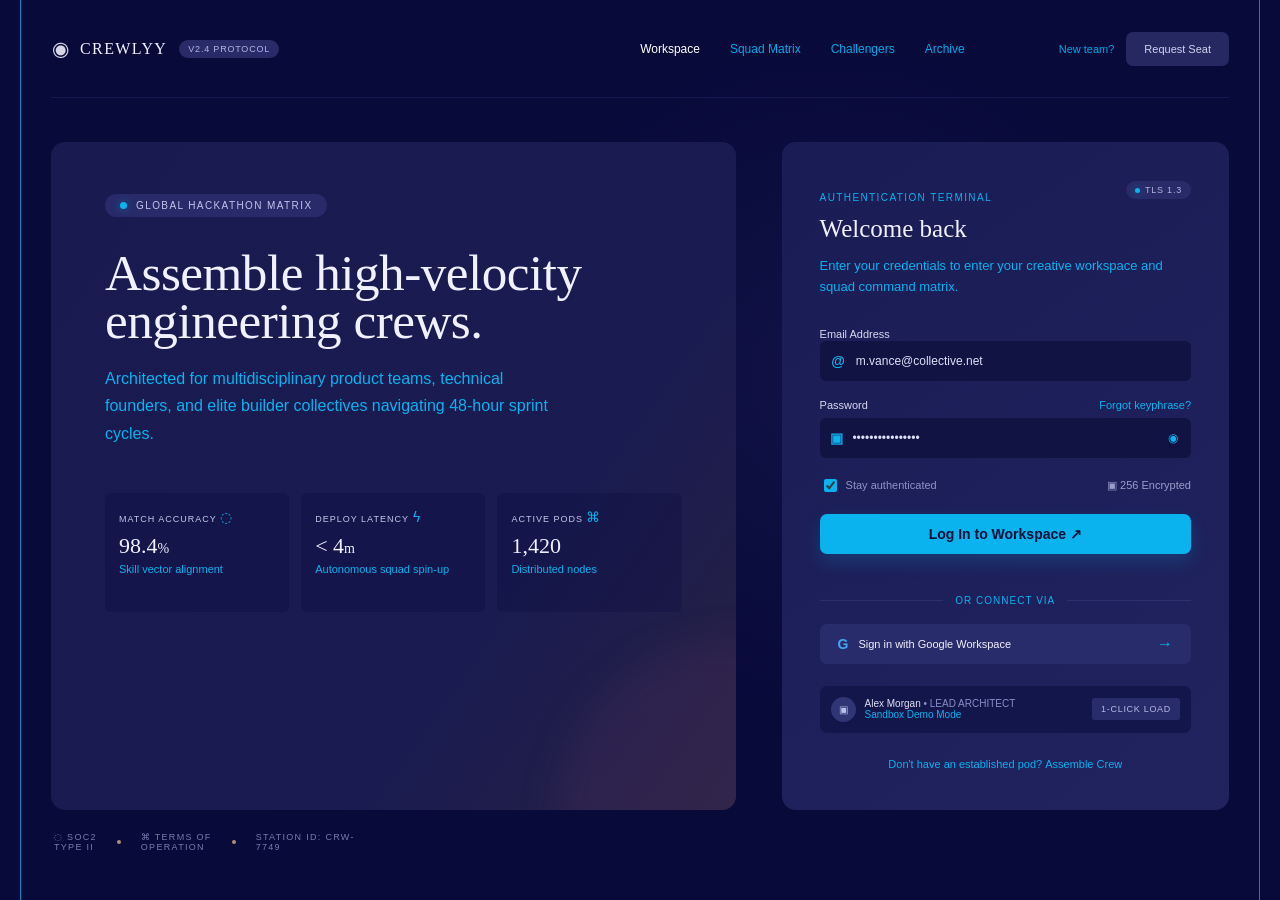
==== index.html @ 6b6b8b8c "feat: adding login page and folder structure" ====
<!DOCTYPE html>
<html lang="en">
<head>
  <meta charset="UTF-8">
  <meta name="viewport" content="width=device-width, initial-scale=1.0">
  <meta name="description" content="Crewlyy workspace authentication">
  <title>Crewlyy | Workspace Access</title>
  <link rel="stylesheet" href="css/styles.css">
  <script src="js/main.js" defer></script>
</head>
<body>
  <div class="app-shell">
    <header class="site-header">
      <a class="brand" href="index.html" aria-label="Crewlyy home">
        <span class="brand-mark" aria-hidden="true">◉</span>
        <span class="brand-name">CREWLYY</span>
        <span class="version-tag">V2.4 PROTOCOL</span>
      </a>

      <nav class="main-nav" aria-label="Primary navigation">
        <a class="active" href="#workspace">Workspace</a>
        <a href="#squad-matrix">Squad Matrix</a>
        <a href="#challengers">Challengers</a>
        <a href="#archive">Archive</a>
      </nav>

      <div class="header-action">
        <span class="new-team-label">New team?</span>
        <button class="button button-quiet" type="button" data-action="request-seat">Request Seat</button>
      </div>
    </header>

    <main class="auth-layout" id="workspace">
      <section class="intro-panel" aria-labelledby="intro-title">
        <div class="eyebrow"><span class="status-dot"></span>GLOBAL HACKATHON MATRIX</div>
        <h1 id="intro-title">Assemble high-velocity<br>engineering crews.</h1>
        <p class="intro-copy">Architected for multidisciplinary product teams, technical founders, and elite builder collectives navigating 48-hour sprint cycles.</p>

        <div class="metric-grid" aria-label="Crewlyy platform metrics">
          <article class="metric-card">
            <div class="metric-heading">MATCH ACCURACY <span aria-hidden="true">◌</span></div>
            <strong>98.4<span>%</span></strong>
            <p>Skill vector alignment</p>
          </article>
          <article class="metric-card">
            <div class="metric-heading">DEPLOY LATENCY <span aria-hidden="true">ϟ</span></div>
            <strong>&lt; 4<span>m</span></strong>
            <p>Autonomous squad spin-up</p>
          </article>
          <article class="metric-card">
            <div class="metric-heading">ACTIVE PODS <span aria-hidden="true">⌘</span></div>
            <strong>1,420</strong>
            <p>Distributed nodes</p>
          </article>
        </div>
      </section>

      <section class="auth-panel" aria-labelledby="welcome-title">
        <div class="auth-heading">
          <div>
            <p class="eyebrow plain">AUTHENTICATION TERMINAL</p>
            <h2 id="welcome-title">Welcome back</h2>
          </div>
          <span class="security-tag"><span class="status-dot"></span>TLS 1.3</span>
        </div>
        <p class="auth-intro">Enter your credentials to enter your creative workspace and squad command matrix.</p>

        <form id="login-form" novalidate>
          <div class="field-group">
            <label for="email">Email Address</label>
            <div class="input-wrap">
              <span class="input-icon" aria-hidden="true">@</span>
              <input id="email" name="email" type="email" autocomplete="email" value="m.vance@collective.net" required>
            </div>
          </div>

          <div class="field-group">
            <div class="label-row">
              <label for="password">Password</label>
              <button class="text-button" type="button" data-action="forgot-password">Forgot keyphrase?</button>
            </div>
            <div class="input-wrap">
              <span class="input-icon lock-icon" aria-hidden="true">▣</span>
              <input id="password" name="password" type="password" autocomplete="current-password" value="crewlyy-protocol" required>
              <button class="password-toggle" type="button" data-action="toggle-password" aria-label="Show password">◉</button>
            </div>
          </div>

          <div class="form-options">
            <label class="checkbox-label"><input type="checkbox" checked> <span>Stay authenticated</span></label>
            <span class="encryption-note">▣ 256 Encrypted</span>
          </div>

          <button class="button button-primary submit-button" type="submit">Log In to Workspace <span aria-hidden="true">↗</span></button>
          <p class="form-message" id="form-message" role="status" aria-live="polite"></p>
        </form>

        <div class="divider"><span>OR CONNECT VIA</span></div>
        <button class="button google-button" type="button" data-action="google-login"><span class="google-mark">G</span>Sign in with Google Workspace <span class="arrow" aria-hidden="true">→</span></button>

        <div class="demo-user">
          <span class="demo-avatar" aria-hidden="true">▣</span>
          <div><strong>Alex Morgan <span>• LEAD ARCHITECT</span></strong><a href="#demo" data-action="load-demo">Sandbox Demo Mode</a></div>
          <button class="demo-load" type="button" data-action="load-demo">1-CLICK LOAD</button>
        </div>

        <p class="signup-prompt">Don't have an established pod? <button class="text-button" type="button" data-action="request-seat">Assemble Crew</button></p>
      </section>
    </main>

    <footer class="site-footer">
      <span>◌ SOC2<br>TYPE II</span><i></i><span>⌘ TERMS OF<br>OPERATION</span><i></i><span>STATION ID: CRW-<br>7749</span>
    </footer>
  </div>

  <dialog class="request-dialog" id="request-dialog">
    <button class="dialog-close" type="button" data-action="close-dialog" aria-label="Close dialog">×</button>
    <p class="eyebrow plain">NEW TEAM PROTOCOL</p>
    <h2>Request a seat</h2>
    <p>Tell the crew where to route your invitation.</p>
    <form method="dialog" id="seat-form">
      <label for="seat-email">Work email</label>
      <input id="seat-email" type="email" placeholder="you@company.com" required>
      <button class="button button-primary" type="submit">Send request <span aria-hidden="true">↗</span></button>
    </form>
  </dialog>
</body>
</html>
---- css/styles.css ----
:root {
  --bg: #080a3a;
  --panel: #17194f;
  --panel-deep: #111342;
  --panel-soft: #1d205b;
  --input: #111343;
  --line: rgba(113, 118, 196, 0.18);
  --cyan: #0ab2ee;
  --text: #f1f0ff;
  --muted: #888dc7;
  --soft: #b9bae4;
  --serif: Georgia, 'Times New Roman', serif;
  --sans: 'Trebuchet MS', 'Segoe UI', sans-serif;
}

* { box-sizing: border-box; }

html { min-width: 320px; background: var(--bg); }

body {
  margin: 0;
  min-height: 100vh;
  background: radial-gradient(circle at 65% 42%, rgba(41, 37, 101, 0.28), transparent 34%), var(--bg);
  color: var(--text);
  font-family: var(--sans);
  font-size: 14px;
}

button, input { font: inherit; }
button { cursor: pointer; }
a { color: inherit; text-decoration: none; }

.app-shell { width: min(100%, 1240px); min-height: 100vh; margin: 0 auto; padding: 0 30px; border-left: 1px solid rgba(0, 183, 255, 0.7); border-right: 1px solid rgba(0, 183, 255, 0.7); }
.site-header { min-height: 98px; display: flex; align-items: center; justify-content: space-between; border-bottom: 1px solid rgba(73, 78, 161, 0.2); gap: 24px; }
.brand { display: flex; align-items: center; gap: 12px; white-space: nowrap; }
.brand-mark { color: #d7d6e9; font-size: 20px; transform: rotate(-18deg); }
.brand-name { font-family: var(--serif); letter-spacing: 1.4px; font-size: 16px; }
.version-tag, .security-tag { color: #b4b5e4; background: #282b68; border-radius: 9px; padding: 4px 9px; font-size: 9px; letter-spacing: .8px; }
.main-nav { display: flex; gap: 30px; margin-left: auto; margin-right: 70px; }
.main-nav a { color: #00a8e9; font-size: 12px; transition: color .2s; }
.main-nav a:hover, .main-nav a.active { color: #fff; }
.header-action { display: flex; align-items: center; gap: 12px; }
.new-team-label { color: #00a8e9; font-size: 11px; }

.button { border: 0; border-radius: 7px; min-height: 40px; padding: 0 18px; color: var(--text); transition: transform .2s, background .2s, box-shadow .2s; }
.button:hover { transform: translateY(-1px); }
.button-quiet { min-height: 34px; background: #252861; color: #d1d2ee; font-size: 11px; }
.button-primary { background: var(--cyan); color: #061037; font-weight: 700; box-shadow: 0 8px 18px rgba(10, 178, 238, .18); }
.button-primary:hover { background: #27c2f5; box-shadow: 0 10px 22px rgba(10, 178, 238, .28); }

.auth-layout { display: grid; grid-template-columns: minmax(0, 1.53fr) minmax(390px, 1fr); gap: 46px; padding: 44px 0 22px; }
.intro-panel { min-height: 560px; padding: 52px 54px 38px; border-radius: 14px; background: linear-gradient(125deg, #181a50 0%, #191b51 66%, #282142 100%); position: relative; overflow: hidden; }
.intro-panel::after { content: ''; position: absolute; width: 360px; height: 360px; right: -180px; bottom: -190px; border-radius: 50%; background: rgba(103, 57, 110, .18); filter: blur(18px); }
.eyebrow { width: fit-content; display: flex; align-items: center; gap: 9px; padding: 6px 15px; border-radius: 14px; background: #282a69; color: #c2c4eb; font-size: 10px; letter-spacing: 1.4px; }
.eyebrow.plain { padding: 0; background: none; color: var(--cyan); }
.status-dot { display: inline-block; width: 7px; height: 7px; border-radius: 50%; background: var(--cyan); box-shadow: 0 0 8px rgba(10, 178, 238, .5); }
.intro-panel h1 { margin: 32px 0 20px; font: 400 clamp(38px, 4vw, 56px)/.94 var(--serif); letter-spacing: -.5px; }
.intro-copy { max-width: 460px; margin: 0; color: var(--cyan); font-size: 16px; line-height: 1.7; }
.metric-grid { display: grid; grid-template-columns: repeat(3, 1fr); gap: 12px; margin-top: 46px; }
.metric-card { min-height: 119px; padding: 16px 14px 12px; border-radius: 6px; background: rgba(10, 13, 61, .3); }
.metric-heading { color: #c6c8ea; font-size: 9px; letter-spacing: 1px; white-space: nowrap; }
.metric-heading span { color: var(--cyan); font-size: 14px; }
.metric-card strong { display: block; margin-top: 8px; font: 400 22px var(--serif); }
.metric-card strong span { font-size: 14px; }
.metric-card p { margin: 3px 0 0; color: var(--cyan); font-size: 11px; line-height: 1.35; }

.auth-panel { align-self: start; min-height: 668px; padding: 40px 38px 30px; border-radius: 14px; background: linear-gradient(145deg, #1a1c55, #20235e); }
.auth-heading { display: flex; justify-content: space-between; align-items: start; gap: 14px; }
.auth-panel h2 { margin: 12px 0 0; font: 400 25px var(--serif); }
.security-tag { display: flex; align-items: center; gap: 5px; white-space: nowrap; margin-top: -1px; }
.security-tag .status-dot { width: 5px; height: 5px; }
.auth-intro { margin: 12px 0 27px; color: var(--cyan); font-size: 13px; line-height: 1.65; }
.field-group { margin-bottom: 18px; }
.field-group label, .label-row { color: #d8d8f0; font-size: 11px; }
.label-row { display: flex; justify-content: space-between; align-items: center; margin-bottom: 7px; }
.input-wrap { display: flex; align-items: center; background: var(--input); border-radius: 6px; border: 1px solid transparent; transition: border .2s; }
.input-wrap:focus-within { border-color: rgba(10, 178, 238, .7); }
.input-icon { width: 39px; color: var(--cyan); text-align: center; font-weight: 700; }
.input-wrap input { width: 100%; min-width: 0; padding: 12px 10px 12px 0; border: 0; outline: 0; background: transparent; color: #dddff7; font-size: 12px; }
.text-button { padding: 0; border: 0; background: none; color: var(--cyan); font-size: 11px; }
.password-toggle { border: 0; background: none; color: var(--cyan); padding: 10px 12px; font-size: 12px; }
.form-options { display: flex; justify-content: space-between; align-items: center; margin: 2px 0 19px; color: #8f93c5; font-size: 11px; }
.checkbox-label { display: flex; align-items: center; gap: 6px; color: #8f93c5; }
.checkbox-label input { accent-color: var(--cyan); width: 13px; height: 13px; }
.encryption-note { color: #9a9ccb; }
.submit-button { width: 100%; }
.form-message { min-height: 15px; margin: 8px 0 0; color: var(--cyan); text-align: center; font-size: 11px; }
.divider { display: flex; align-items: center; gap: 12px; margin: 18px 0; color: var(--cyan); font-size: 10px; letter-spacing: 1px; }
.divider::before, .divider::after { content: ''; height: 1px; flex: 1; background: var(--line); }
.google-button { width: 100%; display: flex; align-items: center; justify-content: center; gap: 10px; background: #292c6b; font-size: 11px; }
.google-button:hover { background: #303477; }
.google-mark { color: #42a5f5; font-weight: 800; font-size: 14px; }
.arrow { color: var(--cyan); margin-left: auto; font-size: 16px; }
.demo-user { display: flex; align-items: center; gap: 9px; margin-top: 22px; padding: 11px; border-radius: 7px; background: #13164b; font-size: 10px; }
.demo-avatar { display: grid; place-items: center; width: 25px; height: 25px; border-radius: 50%; background: #303576; color: #bbc0ea; }
.demo-user div { min-width: 0; flex: 1; }
.demo-user strong { display: block; color: #dfe0f4; font-size: 10px; font-weight: 400; }
.demo-user strong span { color: #898ec8; }
.demo-user a { color: var(--cyan); font-size: 10px; }
.demo-load { border: 0; border-radius: 3px; padding: 6px 9px; color: #b7b9e9; background: #292c6b; font-size: 9px; letter-spacing: .7px; }
.signup-prompt { margin: 25px 0 0; color: var(--cyan); text-align: center; font-size: 11px; }

.site-footer { display: flex; align-items: center; gap: 20px; padding: 0 3px 27px; color: #777caf; font-size: 9px; letter-spacing: 1.3px; }
.site-footer i { width: 4px; height: 4px; border-radius: 50%; background: #b28d79; }

.request-dialog { width: min(90vw, 380px); padding: 30px; border: 1px solid rgba(10, 178, 238, .35); border-radius: 10px; background: #17194f; color: var(--text); box-shadow: 0 20px 60px rgba(0, 0, 0, .45); }
.request-dialog::backdrop { background: rgba(2, 3, 25, .75); }
.dialog-close { float: right; border: 0; background: none; color: #a9addb; font-size: 24px; }
.request-dialog h2 { margin: 15px 0 6px; font: 400 28px var(--serif); }
.request-dialog p:not(.eyebrow) { color: var(--soft); font-size: 12px; }
.request-dialog label { display: block; margin: 22px 0 8px; color: var(--soft); font-size: 11px; }
.request-dialog input { width: 100%; padding: 12px; border: 1px solid var(--line); border-radius: 5px; outline: 0; background: var(--input); color: white; }
.request-dialog .button { width: 100%; margin-top: 16px; }

@media (max-width: 900px) {
  .app-shell { padding: 0 20px; }
  .main-nav { margin-right: 0; }
  .auth-layout { grid-template-columns: 1fr; gap: 24px; }
  .intro-panel { min-height: auto; }
  .auth-panel { min-height: auto; }
}

@media (max-width: 620px) {
  .site-header { padding: 18px 0; flex-wrap: wrap; }
  .main-nav { order: 3; width: 100%; justify-content: space-between; gap: 8px; }
  .main-nav a { font-size: 10px; }
  .new-team-label { display: none; }
  .auth-layout { padding-top: 24px; }
  .intro-panel { padding: 34px 24px 26px; }
  .intro-panel h1 { margin-top: 25px; font-size: 40px; }
  .intro-copy { font-size: 14px; }
  .metric-grid { gap: 7px; margin-top: 30px; }
  .metric-card { padding: 12px 9px; }
  .metric-heading { font-size: 7px; letter-spacing: .5px; }
  .metric-card strong { font-size: 18px; }
  .metric-card p { font-size: 9px; }
  .auth-panel { padding: 30px 22px 25px; }
  .site-footer { justify-content: space-between; gap: 8px; }
}
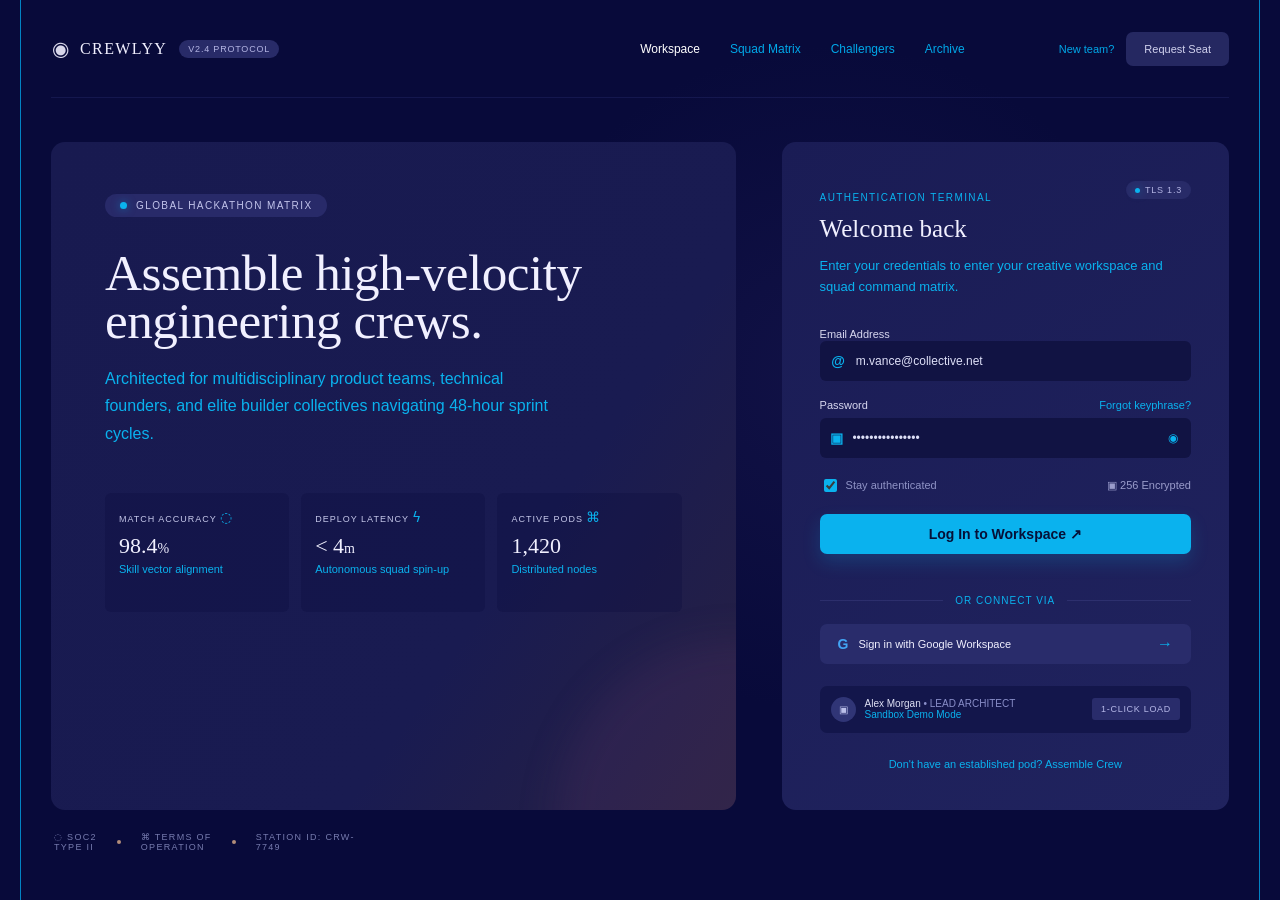
==== commit 698d0357: "feat: added teambuilder page" ====
--- a/index.html
+++ b/index.html
@@ -18,8 +18,8 @@
       </a>
 
       <nav class="main-nav" aria-label="Primary navigation">
-        <a class="active" href="#workspace">Workspace</a>
-        <a href="#squad-matrix">Squad Matrix</a>
+        <a class="active" href="teamBuilder.html">Workspace</a>
+        <a href="teamBuilder.html#squad-matrix">Squad Matrix</a>
         <a href="#challengers">Challengers</a>
         <a href="#archive">Archive</a>
       </nav>
@@ -104,7 +104,7 @@
           <button class="demo-load" type="button" data-action="load-demo">1-CLICK LOAD</button>
         </div>
 
-        <p class="signup-prompt">Don't have an established pod? <button class="text-button" type="button" data-action="request-seat">Assemble Crew</button></p>
+        <p class="signup-prompt">Don't have an established pod? <a href="teamBuilder.html" class="text-button">Assemble Crew</a></p>
       </section>
     </main>
 
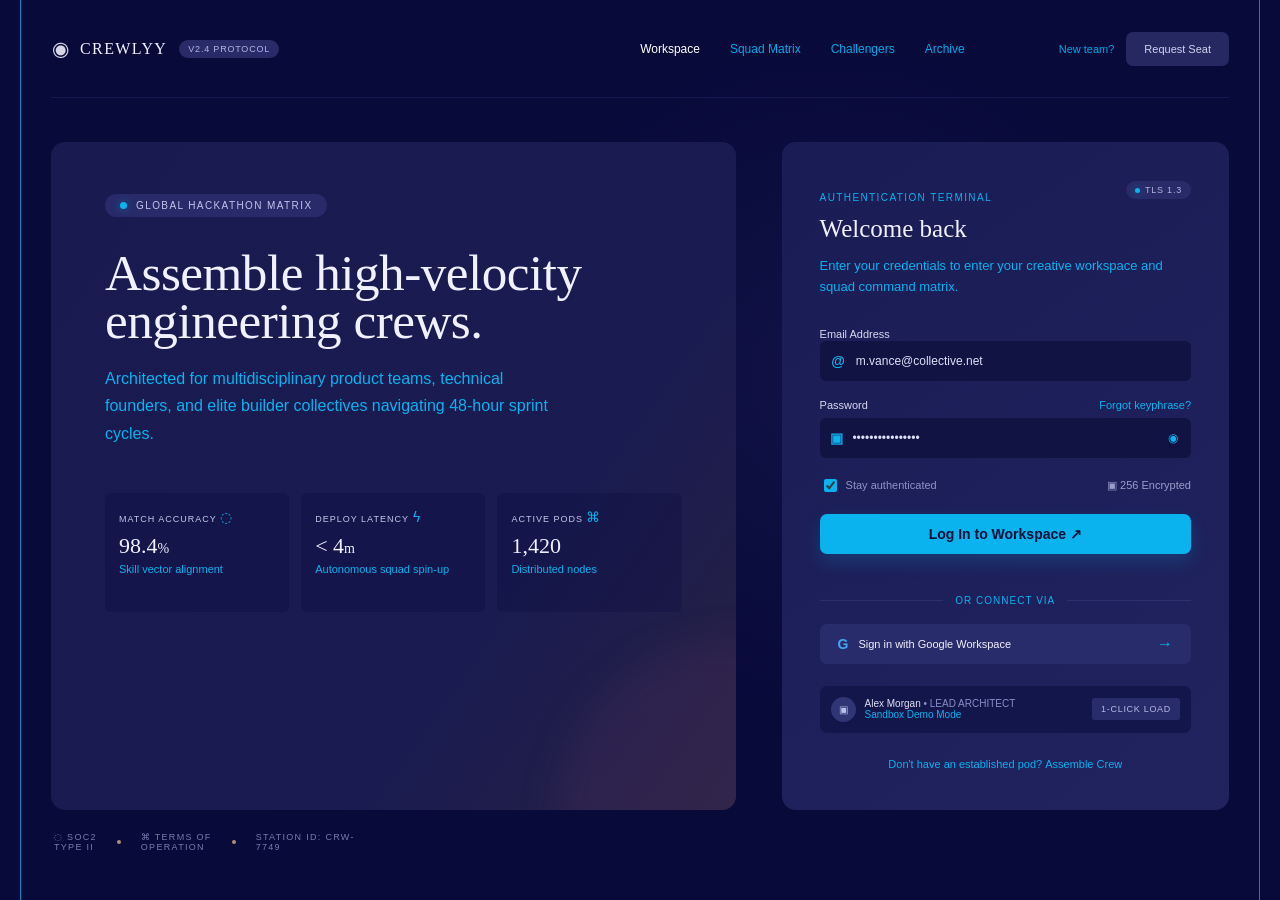
==== commit 58b9f1af: "feat: added explore teams page" ====
--- a/index.html
+++ b/index.html
@@ -18,8 +18,8 @@
       </a>
 
       <nav class="main-nav" aria-label="Primary navigation">
-        <a class="active" href="teamBuilder.html">Workspace</a>
-        <a href="teamBuilder.html#squad-matrix">Squad Matrix</a>
+        <a class="active" href="index.html">Workspace</a>
+        <a href="squad-matrix.html">Squad Matrix</a>
         <a href="#challengers">Challengers</a>
         <a href="#archive">Archive</a>
       </nav>
@@ -104,7 +104,7 @@
           <button class="demo-load" type="button" data-action="load-demo">1-CLICK LOAD</button>
         </div>
 
-        <p class="signup-prompt">Don't have an established pod? <a href="teamBuilder.html" class="text-button">Assemble Crew</a></p>
+        <p class="signup-prompt">Don't have an established pod? <button class="text-button" type="button" data-action="request-seat">Assemble Crew</button></p>
       </section>
     </main>
 
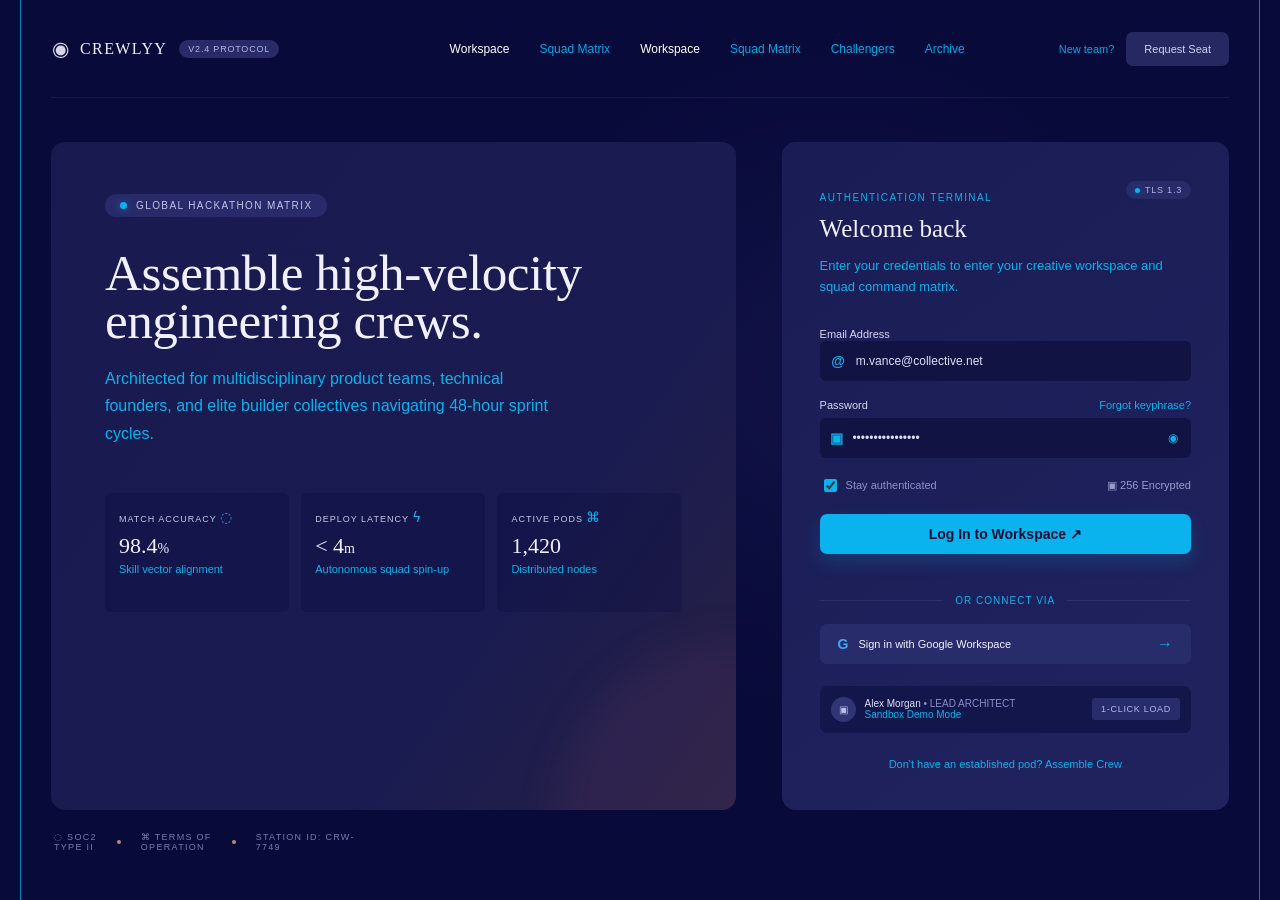
==== commit 34985736: "Merge branch 'main' into branchRidhi" ====
--- a/index.html
+++ b/index.html
@@ -18,6 +18,8 @@
       </a>
 
       <nav class="main-nav" aria-label="Primary navigation">
+        <a class="active" href="teamBuilder.html">Workspace</a>
+        <a href="teamBuilder.html#squad-matrix">Squad Matrix</a>
         <a class="active" href="index.html">Workspace</a>
         <a href="squad-matrix.html">Squad Matrix</a>
         <a href="#challengers">Challengers</a>
@@ -104,7 +106,7 @@
           <button class="demo-load" type="button" data-action="load-demo">1-CLICK LOAD</button>
         </div>
 
-        <p class="signup-prompt">Don't have an established pod? <button class="text-button" type="button" data-action="request-seat">Assemble Crew</button></p>
+        <p class="signup-prompt">Don't have an established pod? <a href="teamBuilder.html" class="text-button">Assemble Crew</a></p>
       </section>
     </main>
 
